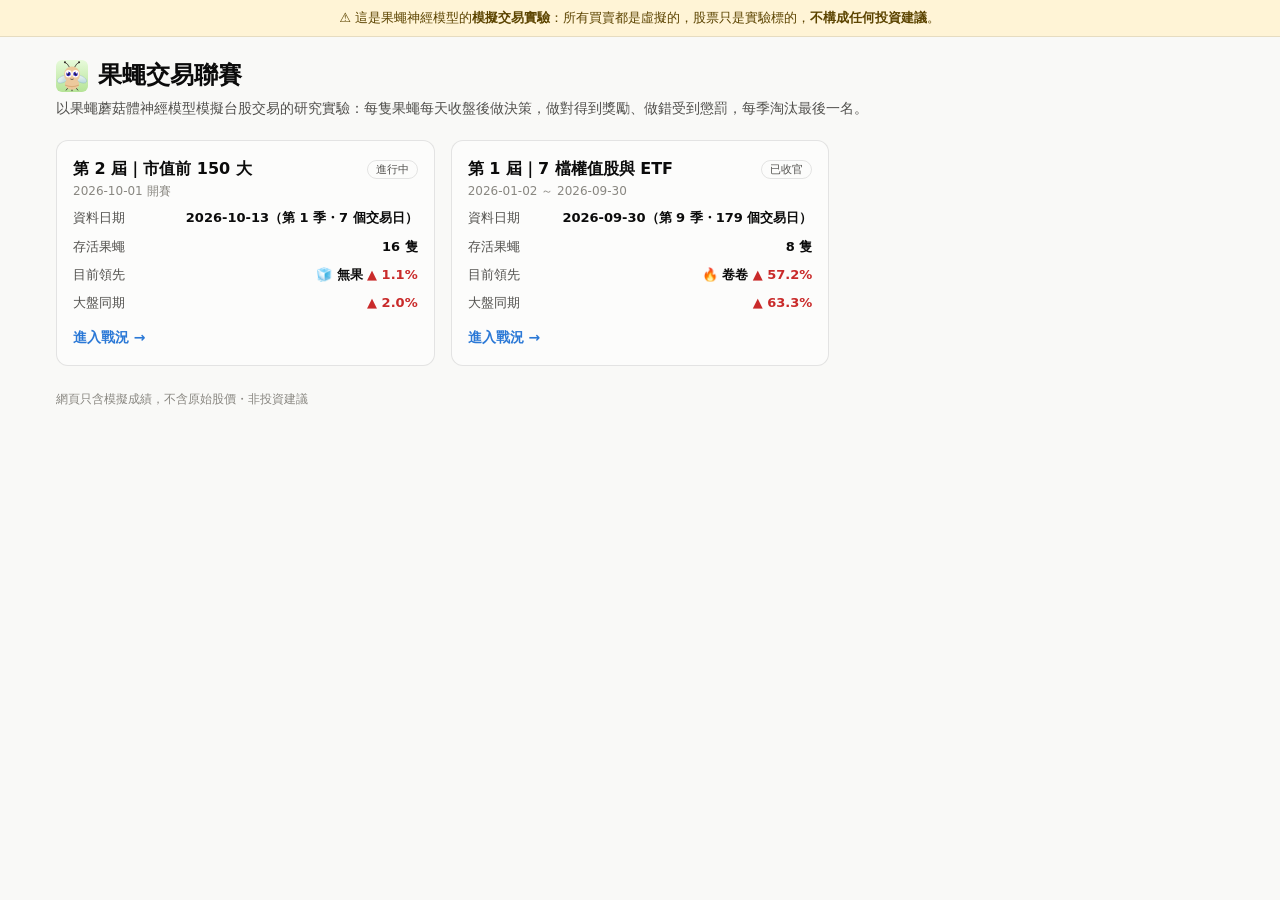
==== docs/index.html @ ce4cfe1a "daily update" ====
<!doctype html><html lang="zh-Hant"><head><meta charset="utf-8"><meta name="viewport" content="width=device-width,initial-scale=1"><title>果蠅交易聯賽</title><style>:root {
  color-scheme: light;
  --page: #f9f9f7; --surface: #fcfcfb; --ink: #0b0b0b; --ink-2: #52514e; --muted: #898781;
  --grid: #e1e0d9; --axis: #c3c2b7; --border: rgba(11, 11, 11, .10); --context: #d9d8d1;
  --s1: #2a78d6; --s2: #eb6834; --s3: #1baf7a;
  --up: #c92a2a; --down: #006300; --track: #cde2fb; --fill: #2a78d6;
  --buy: #d03b3b; --sell: #0ca30c; --mid: #f0efec; --wash: rgba(42, 120, 214, .08);
  --warn-bg: #fff4d6; --warn-ink: #5c4400;
}
@media (prefers-color-scheme: dark) {
  :root:where(:not([data-theme="light"])) {
    color-scheme: dark;
    --page: #0d0d0d; --surface: #1a1a19; --ink: #ffffff; --ink-2: #c3c2b7; --muted: #898781;
    --grid: #2c2c2a; --axis: #383835; --border: rgba(255, 255, 255, .10); --context: #3a3a37;
    --s1: #3987e5; --s2: #d95926; --s3: #199e70;
    --up: #ff8787; --down: #0ca30c; --track: #104281; --fill: #3987e5;
    --mid: #383835; --wash: rgba(57, 135, 229, .14); --warn-bg: #3a2f10; --warn-ink: #ffe08a;
  }
}
:root[data-theme="dark"] {
  color-scheme: dark;
  --page: #0d0d0d; --surface: #1a1a19; --ink: #ffffff; --ink-2: #c3c2b7; --muted: #898781;
  --grid: #2c2c2a; --axis: #383835; --border: rgba(255, 255, 255, .10); --context: #3a3a37;
  --s1: #3987e5; --s2: #d95926; --s3: #199e70;
  --up: #ff8787; --down: #0ca30c; --track: #104281; --fill: #3987e5;
  --mid: #383835; --wash: rgba(57, 135, 229, .14); --warn-bg: #3a2f10; --warn-ink: #ffe08a;
}

* { box-sizing: border-box; }
[hidden] { display: none !important; }
body {
  margin: 0; background: var(--page); color: var(--ink);
  font: 14px/1.55 system-ui, -apple-system, "Segoe UI", "Microsoft JhengHei", "PingFang TC", sans-serif;
}
main { max-width: 1200px; margin: 0 auto; padding-inline: 16px; padding-block: 20px 64px; }
h1 { font-size: 24px; margin: 0; }
.brand { display: flex; align-items: center; gap: 10px; }
.back { display: inline-block; margin-bottom: 4px; color: var(--ink-2); text-decoration: none; }
.back:hover { text-decoration: underline; }
h2 { font-size: 16px; margin: 0 0 12px; }
section { margin-top: 20px; }
.small { font-size: 12px; font-weight: 400; }
.muted { color: var(--muted); }
.ink2 { color: var(--ink-2); }
.up { color: var(--up); }
.down { color: var(--down); }
.num { font-variant-numeric: tabular-nums; }

.disclaimer {
  position: sticky; top: 0; z-index: 5; background: var(--warn-bg); color: var(--warn-ink);
  padding-inline: 16px; padding-block: 8px; text-align: center; font-size: 13px;
  border-bottom: 1px solid var(--border);
}
.top { display: flex; justify-content: space-between; align-items: flex-start; gap: 12px; }
.sub { margin: 4px 0 0; color: var(--ink-2); }
button, input { font: inherit; color: inherit; }
.ghost { background: none; border: 1px solid var(--border); border-radius: 8px; padding: 4px 10px; cursor: pointer; }

.card { background: var(--surface); border: 1px solid var(--border); border-radius: 12px; padding: 16px; min-width: 0; }
.card-head { display: flex; justify-content: space-between; align-items: baseline; flex-wrap: wrap; gap: 8px; }
.split { display: grid; grid-template-columns: minmax(0, 2fr) minmax(0, 1fr); gap: 16px; }
.split.even { grid-template-columns: minmax(0, 1fr) minmax(0, 1fr); }
@media (max-width: 900px) { .split, .split.even { grid-template-columns: minmax(0, 1fr); } }
.scroll { overflow-x: auto; }

.kpis { display: grid; grid-template-columns: repeat(auto-fit, minmax(160px, 1fr)); gap: 12px; }
.kpi { background: var(--surface); border: 1px solid var(--border); border-radius: 12px; padding: 12px 14px; }
.kpi .label { color: var(--ink-2); font-size: 12px; }
.kpi .value { font-size: 22px; font-weight: 600; margin-top: 2px; }
.kpi .hint { color: var(--muted); font-size: 12px; }
.kpi.hero .value { display: flex; align-items: center; gap: 8px; }

.filters { display: flex; flex-wrap: wrap; gap: 8px; align-items: center; margin-top: 20px; }
.seg { display: inline-flex; border: 1px solid var(--border); border-radius: 8px; overflow: hidden; }
.seg button { background: var(--surface); border: 0; padding: 6px 12px; cursor: pointer; }
.seg button + button { border-left: 1px solid var(--border); }
.seg button[aria-pressed="true"] { background: var(--wash); font-weight: 600; }
#search { flex: 1 1 200px; min-width: 0; max-width: 320px; background: var(--surface); border: 1px solid var(--border); border-radius: 8px; padding: 6px 10px; }

.legend { display: flex; flex-wrap: wrap; gap: 12px; font-size: 12px; color: var(--ink-2); }
.legend span { display: inline-flex; align-items: center; gap: 6px; }
.key { display: inline-block; width: 16px; height: 2px; border-radius: 1px; }
.chart { position: relative; }
.chart svg { display: block; width: 100%; height: auto; touch-action: pan-y; }
.chart text { fill: var(--muted); font-size: 11px; font-variant-numeric: tabular-nums; }
.chart .gridline { stroke: var(--grid); stroke-width: 1; }
.chart .zero { stroke: var(--axis); stroke-width: 1; }
.chart .ctx { fill: none; stroke: var(--context); stroke-width: 1; }
.chart .series { fill: none; stroke-width: 2; stroke-linejoin: round; stroke-linecap: round; }
.chart .cross { stroke: var(--axis); stroke-width: 1; }
.chart .dot { stroke: var(--surface); stroke-width: 2; }
details { margin-top: 10px; }
summary { cursor: pointer; color: var(--ink-2); font-size: 13px; }

.tip {
  position: fixed; z-index: 10; pointer-events: none; background: var(--surface); color: var(--ink);
  border: 1px solid var(--border); border-radius: 8px; padding: 8px 10px; font-size: 12px;
  box-shadow: 0 4px 16px rgba(0, 0, 0, .12); max-width: 260px;
}
.tip .row { display: flex; align-items: center; gap: 8px; justify-content: space-between; }
.tip .row b { font-variant-numeric: tabular-nums; }
.tip .name { color: var(--ink-2); display: inline-flex; align-items: center; gap: 6px; }

table { border-collapse: collapse; width: 100%; font-size: 13px; }
th, td { padding: 8px; border-bottom: 1px solid var(--grid); text-align: right; white-space: nowrap; font-variant-numeric: tabular-nums; }
th { color: var(--ink-2); font-weight: 600; font-size: 12px; }
th.l, td.l { text-align: left; }
.board tbody tr { cursor: pointer; }
.board tbody tr:hover, .board tbody tr:focus-visible { background: var(--wash); outline: none; }
.board tr.selected { background: var(--wash); }
.board tr.out td { color: var(--muted); }
.who { display: flex; align-items: center; gap: 8px; }
.who small { color: var(--muted); }

.av { width: 32px; height: 32px; image-rendering: pixelated; border-radius: 6px; background: var(--page); flex: none; }
.av.lg { width: 72px; height: 72px; }
.av.xl { width: 96px; height: 96px; }
.tag { display: inline-block; font-size: 11px; border: 1px solid var(--border); border-radius: 999px; padding: 0 8px; color: var(--ink-2); }
.tag.out { color: var(--muted); }
.chip { display: inline-block; border: 1px solid var(--border); border-radius: 6px; padding: 1px 8px; margin: 2px 4px 2px 0; font-size: 12px; }
.chip.BUY::before { content: "▲ "; color: var(--buy); }
.chip.SELL::before { content: "▼ "; color: var(--sell); }

/* 角色卡：沿用卡片產生器的版型（正方形、上方編號、圖片框、名牌） */
.cards { display: grid; grid-template-columns: repeat(auto-fill, minmax(200px, 1fr)); gap: 18px; }
.fly {
  --up: #c92a2a; --down: #0b7a3b;
  background-image: linear-gradient(170deg, var(--from, #eee), var(--to, #ccc));
  border: 0; border-radius: 26px; padding: 14px; cursor: pointer; text-align: left; color: #1d1b19;
  display: flex; flex-direction: column; gap: 10px; box-shadow: 0 10px 24px rgba(29, 27, 25, .12);
  transition: transform .12s ease, box-shadow .12s ease;
}
.fly:hover, .fly:focus-visible { transform: translateY(-2px); outline: none; box-shadow: 0 14px 30px rgba(29, 27, 25, .2); }
.fly.selected { box-shadow: 0 0 0 3px var(--s1), 0 12px 26px rgba(29, 27, 25, .2); }
.fly.out { filter: grayscale(.5); opacity: .72; }
.card-top { display: flex; justify-content: space-between; align-items: center; gap: 6px; font-size: 11px;
  letter-spacing: .08em; color: rgba(29, 27, 25, .82); text-shadow: 0 1px 2px rgba(255, 255, 255, .6); font-variant-numeric: tabular-nums; }
/* 圖框：多層背景，稀有度越高層數越多（普卡 2 層、閃卡 3、金卡 4、彩虹卡 5） */
.card-art {
  --wash: radial-gradient(circle at 50% 34%, rgba(255, 255, 255, .92), rgba(255, 255, 255, .42) 58%, rgba(255, 255, 255, .12) 100%);
  --rays: repeating-conic-gradient(from 0deg at 50% 58%, rgba(255, 255, 255, .5) 0 5deg, rgba(255, 255, 255, 0) 5deg 13deg);
  --stars: radial-gradient(circle at 18% 22%, #fff 0 1.6px, transparent 2.2px),
    radial-gradient(circle at 80% 26%, #fff 0 1.3px, transparent 1.9px),
    radial-gradient(circle at 28% 78%, #fff 0 1.5px, transparent 2.1px),
    radial-gradient(circle at 74% 72%, #fff 0 1.2px, transparent 1.8px);
  --prism: conic-gradient(from calc(var(--angle, 0) * 1deg) at 50% 52%, rgba(255, 150, 200, .55), rgba(255, 220, 150, .55),
    rgba(180, 255, 220, .55), rgba(160, 210, 255, .55), rgba(210, 180, 255, .55), rgba(255, 150, 200, .55));
  border-radius: 18px; overflow: hidden; aspect-ratio: 1 / 1;
  background-color: rgba(255, 255, 255, .45); background-image: var(--wash);
}
.fly.holo .card-art { background-image: var(--rays), var(--wash); }
.fly.gold .card-art { background-image: var(--stars), var(--rays), var(--wash); }
.fly.rainbow .card-art { background-image: var(--stars), var(--rays), var(--prism), var(--wash); }
/* 角色圖邊緣柔化，方形底色融進卡面，後面的層次才看得到 */
.card-art img {
  width: 100%; height: 100%; object-fit: cover; display: block; position: relative; z-index: 2;
  -webkit-mask-image: radial-gradient(circle at 50% 46%, #000 54%, rgba(0, 0, 0, .55) 70%, transparent 84%);
  mask-image: radial-gradient(circle at 50% 46%, #000 54%, rgba(0, 0, 0, .55) 70%, transparent 84%);
}
/* 去背圖：不需要柔化，直接站在多層背景上，只加投影 */
.card-art img.cut {
  -webkit-mask-image: none; mask-image: none;
  object-fit: contain; padding: 6% 6% 4%;
  filter: drop-shadow(0 8px 10px rgba(29, 27, 25, .28));
}
/* 名牌：漸層、內光，稀有卡再加一道流動反光 */
.card-name {
  position: relative; overflow: hidden; border-radius: 999px; color: #fff; text-align: center;
  padding: 8px 6px; font-size: 19px; font-weight: 800; letter-spacing: .04em;
  background-color: var(--pill, #666);
  background-image: linear-gradient(180deg, rgba(255, 255, 255, .3), rgba(0, 0, 0, .14));
  box-shadow: inset 0 1px 0 rgba(255, 255, 255, .55), 0 2px 6px rgba(29, 27, 25, .18);
  text-shadow: 0 1px 2px rgba(0, 0, 0, .28);
}
.fly.holo .card-name::after, .fly.gold .card-name::after, .fly.rainbow .card-name::after {
  content: ""; position: absolute; inset: 0;
  background: linear-gradient(115deg, transparent 18%, rgba(255, 255, 255, .55) 42%, rgba(255, 255, 255, .15) 58%, transparent 78%);
  background-size: 260% 100%; background-position: var(--mx, 50%) 0;
}
.card-foot { display: flex; justify-content: space-between; align-items: center; gap: 8px; font-size: 12px; color: rgba(29, 27, 25, .74); }
.card-stats { display: grid; grid-template-columns: repeat(3, 1fr); gap: 4px; text-align: center; font-variant-numeric: tabular-nums; }
.card-stats div { background: rgba(255, 255, 255, .55); border-radius: 10px; padding: 4px 2px; }
.card-stats b { display: block; font-size: 13px; color: #1d1b19; }
.card-stats span { font-size: 10px; color: rgba(29, 27, 25, .6); }
.card-badges { display: flex; flex-wrap: wrap; gap: 4px; }
.card-badges span { background: rgba(255, 255, 255, .8); border-radius: 999px; padding: 1px 7px; font-size: 10.5px; color: #1d1b19; }

/* 全息卡效果（自製，不使用第三方素材）
   彩光只在卡面底層（邊框與間隙）流動，角色圖上僅疊一層柔和白色反光，不改變原圖顏色。 */
.fly { position: relative; overflow: hidden; }
.fly > * { position: relative; z-index: 2; }
.fly::before, .fly::after { content: ""; position: absolute; inset: 0; border-radius: inherit; pointer-events: none; z-index: 1; opacity: 0; transition: opacity .25s ease; }
/* 光暈：範圍大、邊緣柔和，不要集中成一個亮點 */
.fly::before {
  background: radial-gradient(circle at var(--mx, 50%) var(--my, 50%),
    rgba(255, 255, 255, .42) 0%, rgba(255, 255, 255, .22) 30%, rgba(255, 255, 255, .08) 55%, transparent 82%);
}
.fly:hover::before, .fly:focus-visible::before { opacity: 1; }
.fly.holo::after, .fly.gold::after, .fly.rainbow::after { opacity: .8; }
/* 彩光：平滑漸層，不用條紋 */
.fly.holo::after {
  background: linear-gradient(118deg, #ffa8d8 0%, #ffd9a0 22%, #fff5b0 40%, #a8f5d8 58%, #9fd8ff 76%, #cbb8ff 100%);
  background-size: 300% 300%; background-position: var(--mx, 50%) var(--my, 50%);
  filter: blur(8px); transform: scale(1.06);
}
.fly.gold::after {
  background:
    radial-gradient(circle at 25% 35%, rgba(255, 255, 255, .85) 0 1px, transparent 2.2px),
    linear-gradient(118deg, #f6cf62 0%, #ffe9a8 24%, #fffbe8 44%, #c9992a 70%, #ffdf8e 100%);
  background-size: 38px 38px, 300% 300%;
  background-position: var(--mx, 50%) var(--my, 50%);
  filter: blur(4px) saturate(1.15); transform: scale(1.04);
}
.fly.rainbow::after {
  background: conic-gradient(from calc(var(--angle, 0) * 1deg),
    #ffb3d1, #ffd9a8, #fff3b0, #b5f2d2, #a8dcff, #cdbcff, #ffb3d1);
  filter: blur(12px); transform: scale(1.12);
}
/* 角色圖：只加反光，不染色 */
.card-art { position: relative; z-index: 3; }
.card-art::after {
  content: ""; position: absolute; inset: 0; pointer-events: none; opacity: 0; transition: opacity .25s ease;
  background: radial-gradient(circle at var(--mx, 50%) var(--my, 50%),
    rgba(255, 255, 255, .3) 0%, rgba(255, 255, 255, .14) 35%, transparent 78%);
  mix-blend-mode: screen;
}
.fly:hover .card-art::after { opacity: 1; }
.fly.holo .card-art::after, .fly.gold .card-art::after, .fly.rainbow .card-art::after { opacity: .45; }
.tier { font-size: 10.5px; letter-spacing: .06em; }
@media (prefers-reduced-motion: reduce) { .fly { transition: none; } }

.traits { display: grid; grid-template-columns: 4em minmax(0, 1fr); gap: 4px 8px; align-items: center; font-size: 12px; color: var(--ink-2); }
.meter { height: 6px; border-radius: 3px; background: var(--track); overflow: hidden; }
.meter i { display: block; height: 100%; background: var(--fill); border-radius: 3px; }
.lean { position: relative; height: 6px; border-radius: 3px; background: var(--mid); }
.lean i { position: absolute; top: 0; height: 100%; border-radius: 3px; }
.lean::after { content: ""; position: absolute; left: 50%; top: -2px; width: 1px; height: 10px; background: var(--axis); }

#detail .hero { display: flex; gap: 14px; align-items: center; }
#detail h3 { margin: 0; font-size: 18px; }
#detail .section { margin-top: 14px; }
#detail .section h4 { margin: 0 0 6px; font-size: 12px; color: var(--ink-2); font-weight: 600; }
#detail .grid { display: grid; grid-template-columns: 1fr 1fr; gap: 6px 12px; font-size: 13px; }
#detail .grid span { color: var(--ink-2); }
#detail table td, #detail table th { padding: 4px 6px; }

.tree ul { list-style: none; margin: 0; padding-left: 18px; border-left: 1px solid var(--grid); }
.tree > ul { padding-left: 0; border-left: 0; }
.tree li { margin: 6px 0; }
.tree .node { display: inline-flex; align-items: center; gap: 6px; background: none; border: 0; padding: 2px 4px; cursor: pointer; border-radius: 6px; }
.tree .node:hover { background: var(--wash); }
.tree .node .av { width: 20px; height: 20px; }
.tree .ghostnode { color: var(--muted); font-size: 12px; }

.timeline { list-style: none; margin: 0; padding: 0; }
.timeline li { display: flex; gap: 10px; align-items: center; padding: 6px 0; border-bottom: 1px solid var(--grid); }
.timeline .when { color: var(--muted); font-size: 12px; min-width: 7.5em; }
.about p { color: var(--ink-2); margin: 6px 0; }
footer { margin-top: 24px; }

.seasons { display: grid; grid-template-columns: repeat(auto-fill, minmax(300px, 1fr)); gap: 16px; margin-top: 20px; }
.season .head { display: flex; justify-content: space-between; align-items: center; gap: 8px; }
.season h2 { margin: 0; }
.season .stat { display: flex; justify-content: space-between; gap: 8px; margin-top: 8px; font-size: 13px; }
.enter { display: inline-block; margin-top: 14px; color: var(--s1); font-weight: 600; text-decoration: none; }
.enter:hover { text-decoration: underline; }
</style></head><body><div class="disclaimer" role="note">⚠️ 這是果蠅神經模型的<strong>模擬交易實驗</strong>：所有買賣都是虛擬的，股票只是實驗標的，<strong>不構成任何投資建議</strong>。</div><main><header class="top"><div><h1 class="brand"><img class="av" src="logo.svg" alt=""><span>果蠅交易聯賽</span></h1><p class="sub">以果蠅蘑菇體神經模型模擬台股交易的研究實驗：每隻果蠅每天收盤後做決策，做對得到獎勵、做錯受到懲罰，每季淘汰最後一名。</p></div></header><section class='seasons'><article class='card season'><div class='head'><h2>第 2 屆｜市值前 150 大</h2><span class='tag'>進行中</span></div><div class='muted small'>2026-10-01 開賽</div><div class='stat'><span class='ink2'>資料日期</span><b>2026-10-13（第 1 季・7 個交易日）</b></div><div class='stat'><span class='ink2'>存活果蠅</span><b>16 隻</b></div><div class='stat'><span class='ink2'>目前領先</span><b>🧊 無果 <span class='up'>▲ 1.1%</span></b></div><div class='stat'><span class='ink2'>大盤同期</span><b><span class='up'>▲ 2.0%</span></b></div><a class='enter' href='season2-top150/'>進入戰況 →</a></article><article class='card season'><div class='head'><h2>第 1 屆｜7 檔權值股與 ETF</h2><span class='tag'>已收官</span></div><div class='muted small'>2026-01-02 ～ 2026-09-30</div><div class='stat'><span class='ink2'>資料日期</span><b>2026-09-30（第 9 季・179 個交易日）</b></div><div class='stat'><span class='ink2'>存活果蠅</span><b>8 隻</b></div><div class='stat'><span class='ink2'>目前領先</span><b>🔥 卷卷 <span class='up'>▲ 57.2%</span></b></div><div class='stat'><span class='ink2'>大盤同期</span><b><span class='up'>▲ 63.3%</span></b></div><a class='enter' href='survivors-2026/'>進入戰況 →</a></article></section><footer class="muted small">網頁只含模擬成績，不含原始股價・非投資建議</footer></main></body></html>
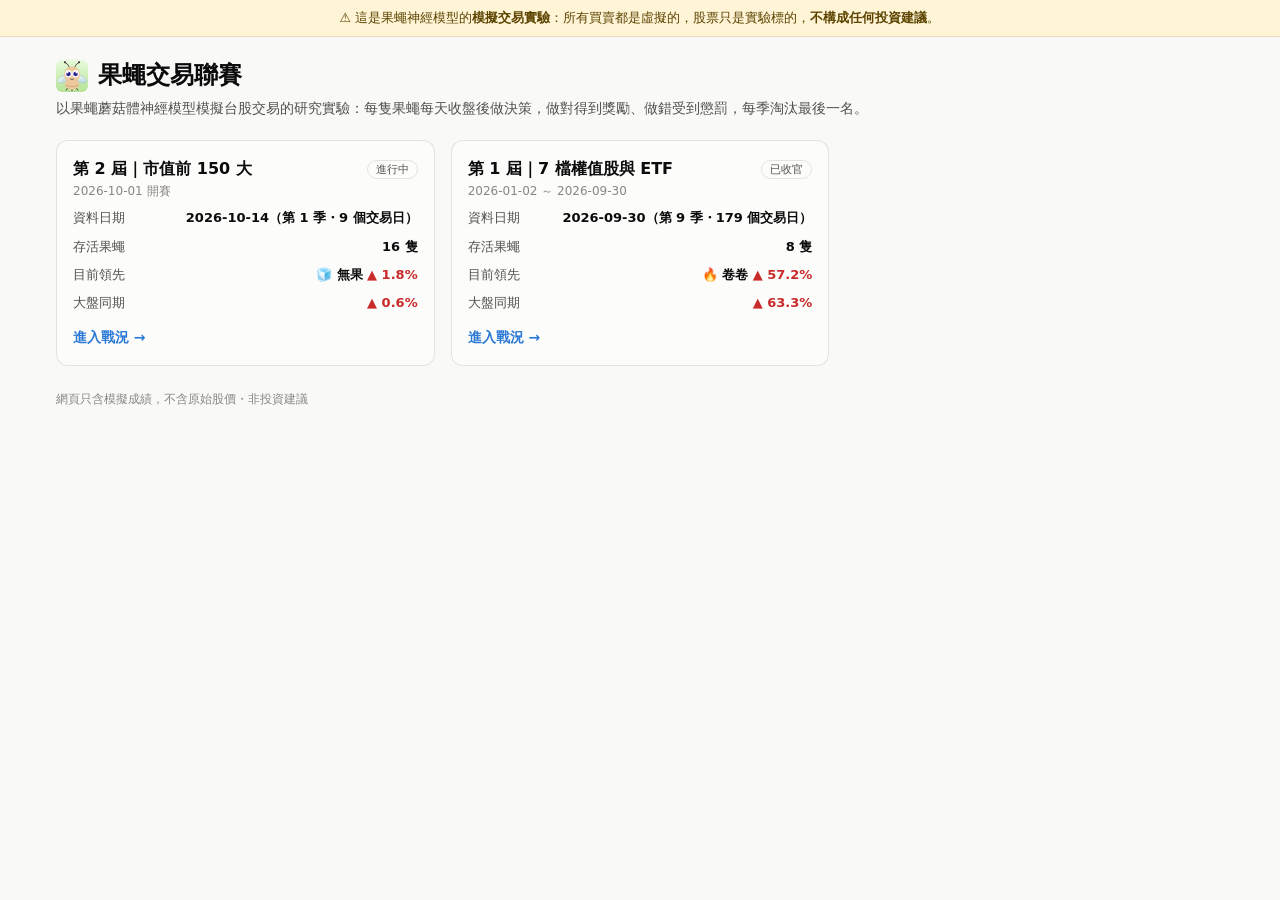
==== commit 8c80a1ef: "daily update" ====
--- a/docs/index.html
+++ b/docs/index.html
@@ -264,4 +264,4 @@
 .season .stat { display: flex; justify-content: space-between; gap: 8px; margin-top: 8px; font-size: 13px; }
 .enter { display: inline-block; margin-top: 14px; color: var(--s1); font-weight: 600; text-decoration: none; }
 .enter:hover { text-decoration: underline; }
-</style></head><body><div class="disclaimer" role="note">⚠️ 這是果蠅神經模型的<strong>模擬交易實驗</strong>：所有買賣都是虛擬的，股票只是實驗標的，<strong>不構成任何投資建議</strong>。</div><main><header class="top"><div><h1 class="brand"><img class="av" src="logo.svg" alt=""><span>果蠅交易聯賽</span></h1><p class="sub">以果蠅蘑菇體神經模型模擬台股交易的研究實驗：每隻果蠅每天收盤後做決策，做對得到獎勵、做錯受到懲罰，每季淘汰最後一名。</p></div></header><section class='seasons'><article class='card season'><div class='head'><h2>第 2 屆｜市值前 150 大</h2><span class='tag'>進行中</span></div><div class='muted small'>2026-10-01 開賽</div><div class='stat'><span class='ink2'>資料日期</span><b>2026-10-13（第 1 季・7 個交易日）</b></div><div class='stat'><span class='ink2'>存活果蠅</span><b>16 隻</b></div><div class='stat'><span class='ink2'>目前領先</span><b>🧊 無果 <span class='up'>▲ 1.1%</span></b></div><div class='stat'><span class='ink2'>大盤同期</span><b><span class='up'>▲ 2.0%</span></b></div><a class='enter' href='season2-top150/'>進入戰況 →</a></article><article class='card season'><div class='head'><h2>第 1 屆｜7 檔權值股與 ETF</h2><span class='tag'>已收官</span></div><div class='muted small'>2026-01-02 ～ 2026-09-30</div><div class='stat'><span class='ink2'>資料日期</span><b>2026-09-30（第 9 季・179 個交易日）</b></div><div class='stat'><span class='ink2'>存活果蠅</span><b>8 隻</b></div><div class='stat'><span class='ink2'>目前領先</span><b>🔥 卷卷 <span class='up'>▲ 57.2%</span></b></div><div class='stat'><span class='ink2'>大盤同期</span><b><span class='up'>▲ 63.3%</span></b></div><a class='enter' href='survivors-2026/'>進入戰況 →</a></article></section><footer class="muted small">網頁只含模擬成績，不含原始股價・非投資建議</footer></main></body></html>+</style></head><body><div class="disclaimer" role="note">⚠️ 這是果蠅神經模型的<strong>模擬交易實驗</strong>：所有買賣都是虛擬的，股票只是實驗標的，<strong>不構成任何投資建議</strong>。</div><main><header class="top"><div><h1 class="brand"><img class="av" src="logo.svg" alt=""><span>果蠅交易聯賽</span></h1><p class="sub">以果蠅蘑菇體神經模型模擬台股交易的研究實驗：每隻果蠅每天收盤後做決策，做對得到獎勵、做錯受到懲罰，每季淘汰最後一名。</p></div></header><section class='seasons'><article class='card season'><div class='head'><h2>第 2 屆｜市值前 150 大</h2><span class='tag'>進行中</span></div><div class='muted small'>2026-10-01 開賽</div><div class='stat'><span class='ink2'>資料日期</span><b>2026-10-14（第 1 季・9 個交易日）</b></div><div class='stat'><span class='ink2'>存活果蠅</span><b>16 隻</b></div><div class='stat'><span class='ink2'>目前領先</span><b>🧊 無果 <span class='up'>▲ 1.8%</span></b></div><div class='stat'><span class='ink2'>大盤同期</span><b><span class='up'>▲ 0.6%</span></b></div><a class='enter' href='season2-top150/'>進入戰況 →</a></article><article class='card season'><div class='head'><h2>第 1 屆｜7 檔權值股與 ETF</h2><span class='tag'>已收官</span></div><div class='muted small'>2026-01-02 ～ 2026-09-30</div><div class='stat'><span class='ink2'>資料日期</span><b>2026-09-30（第 9 季・179 個交易日）</b></div><div class='stat'><span class='ink2'>存活果蠅</span><b>8 隻</b></div><div class='stat'><span class='ink2'>目前領先</span><b>🔥 卷卷 <span class='up'>▲ 57.2%</span></b></div><div class='stat'><span class='ink2'>大盤同期</span><b><span class='up'>▲ 63.3%</span></b></div><a class='enter' href='survivors-2026/'>進入戰況 →</a></article></section><footer class="muted small">網頁只含模擬成績，不含原始股價・非投資建議</footer></main></body></html>
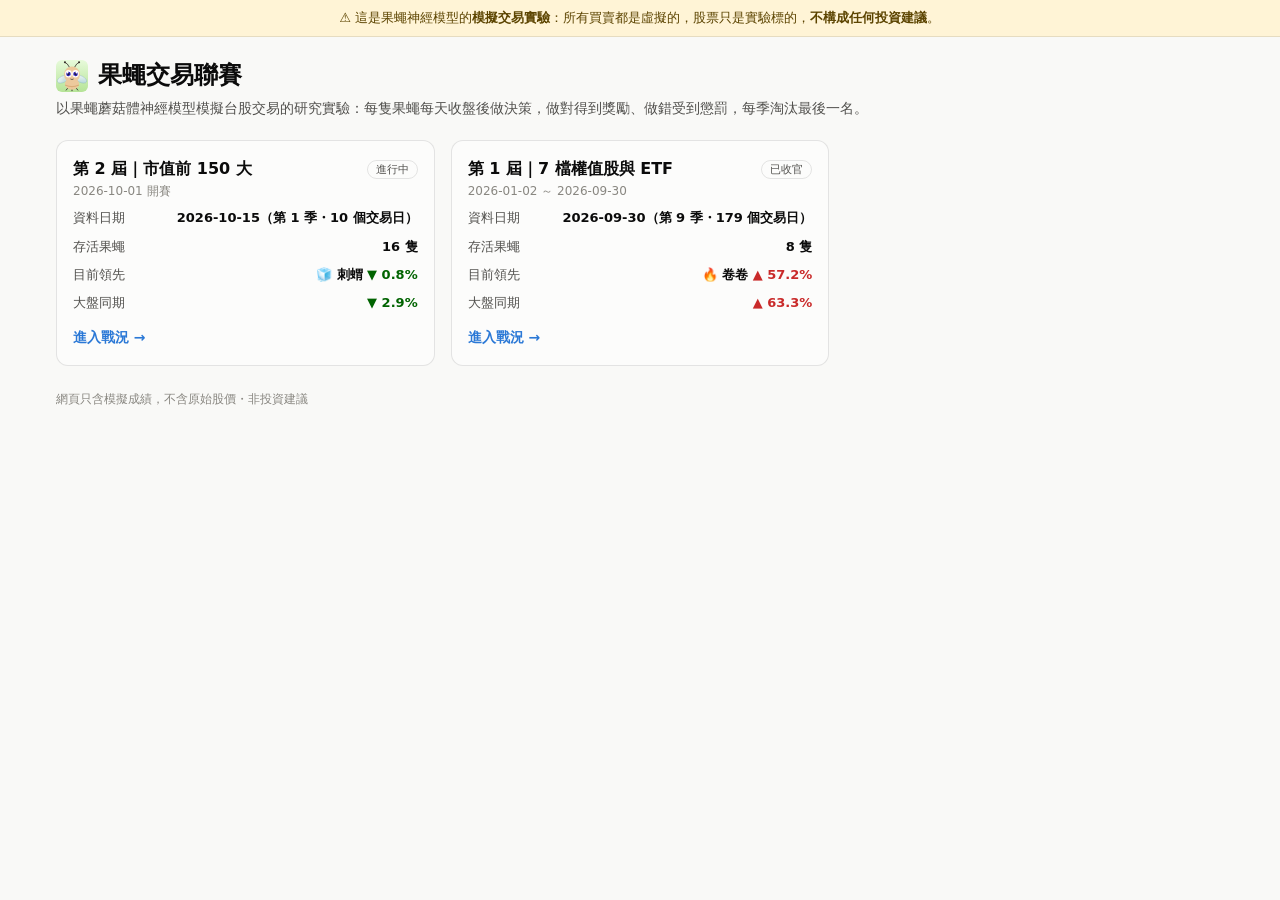
==== commit 16e3d7c9: "daily update" ====
--- a/docs/index.html
+++ b/docs/index.html
@@ -264,4 +264,4 @@
 .season .stat { display: flex; justify-content: space-between; gap: 8px; margin-top: 8px; font-size: 13px; }
 .enter { display: inline-block; margin-top: 14px; color: var(--s1); font-weight: 600; text-decoration: none; }
 .enter:hover { text-decoration: underline; }
-</style></head><body><div class="disclaimer" role="note">⚠️ 這是果蠅神經模型的<strong>模擬交易實驗</strong>：所有買賣都是虛擬的，股票只是實驗標的，<strong>不構成任何投資建議</strong>。</div><main><header class="top"><div><h1 class="brand"><img class="av" src="logo.svg" alt=""><span>果蠅交易聯賽</span></h1><p class="sub">以果蠅蘑菇體神經模型模擬台股交易的研究實驗：每隻果蠅每天收盤後做決策，做對得到獎勵、做錯受到懲罰，每季淘汰最後一名。</p></div></header><section class='seasons'><article class='card season'><div class='head'><h2>第 2 屆｜市值前 150 大</h2><span class='tag'>進行中</span></div><div class='muted small'>2026-10-01 開賽</div><div class='stat'><span class='ink2'>資料日期</span><b>2026-10-14（第 1 季・9 個交易日）</b></div><div class='stat'><span class='ink2'>存活果蠅</span><b>16 隻</b></div><div class='stat'><span class='ink2'>目前領先</span><b>🧊 無果 <span class='up'>▲ 1.8%</span></b></div><div class='stat'><span class='ink2'>大盤同期</span><b><span class='up'>▲ 0.6%</span></b></div><a class='enter' href='season2-top150/'>進入戰況 →</a></article><article class='card season'><div class='head'><h2>第 1 屆｜7 檔權值股與 ETF</h2><span class='tag'>已收官</span></div><div class='muted small'>2026-01-02 ～ 2026-09-30</div><div class='stat'><span class='ink2'>資料日期</span><b>2026-09-30（第 9 季・179 個交易日）</b></div><div class='stat'><span class='ink2'>存活果蠅</span><b>8 隻</b></div><div class='stat'><span class='ink2'>目前領先</span><b>🔥 卷卷 <span class='up'>▲ 57.2%</span></b></div><div class='stat'><span class='ink2'>大盤同期</span><b><span class='up'>▲ 63.3%</span></b></div><a class='enter' href='survivors-2026/'>進入戰況 →</a></article></section><footer class="muted small">網頁只含模擬成績，不含原始股價・非投資建議</footer></main></body></html>+</style></head><body><div class="disclaimer" role="note">⚠️ 這是果蠅神經模型的<strong>模擬交易實驗</strong>：所有買賣都是虛擬的，股票只是實驗標的，<strong>不構成任何投資建議</strong>。</div><main><header class="top"><div><h1 class="brand"><img class="av" src="logo.svg" alt=""><span>果蠅交易聯賽</span></h1><p class="sub">以果蠅蘑菇體神經模型模擬台股交易的研究實驗：每隻果蠅每天收盤後做決策，做對得到獎勵、做錯受到懲罰，每季淘汰最後一名。</p></div></header><section class='seasons'><article class='card season'><div class='head'><h2>第 2 屆｜市值前 150 大</h2><span class='tag'>進行中</span></div><div class='muted small'>2026-10-01 開賽</div><div class='stat'><span class='ink2'>資料日期</span><b>2026-10-15（第 1 季・10 個交易日）</b></div><div class='stat'><span class='ink2'>存活果蠅</span><b>16 隻</b></div><div class='stat'><span class='ink2'>目前領先</span><b>🧊 刺蝟 <span class='down'>▼ 0.8%</span></b></div><div class='stat'><span class='ink2'>大盤同期</span><b><span class='down'>▼ 2.9%</span></b></div><a class='enter' href='season2-top150/'>進入戰況 →</a></article><article class='card season'><div class='head'><h2>第 1 屆｜7 檔權值股與 ETF</h2><span class='tag'>已收官</span></div><div class='muted small'>2026-01-02 ～ 2026-09-30</div><div class='stat'><span class='ink2'>資料日期</span><b>2026-09-30（第 9 季・179 個交易日）</b></div><div class='stat'><span class='ink2'>存活果蠅</span><b>8 隻</b></div><div class='stat'><span class='ink2'>目前領先</span><b>🔥 卷卷 <span class='up'>▲ 57.2%</span></b></div><div class='stat'><span class='ink2'>大盤同期</span><b><span class='up'>▲ 63.3%</span></b></div><a class='enter' href='survivors-2026/'>進入戰況 →</a></article></section><footer class="muted small">網頁只含模擬成績，不含原始股價・非投資建議</footer></main></body></html>
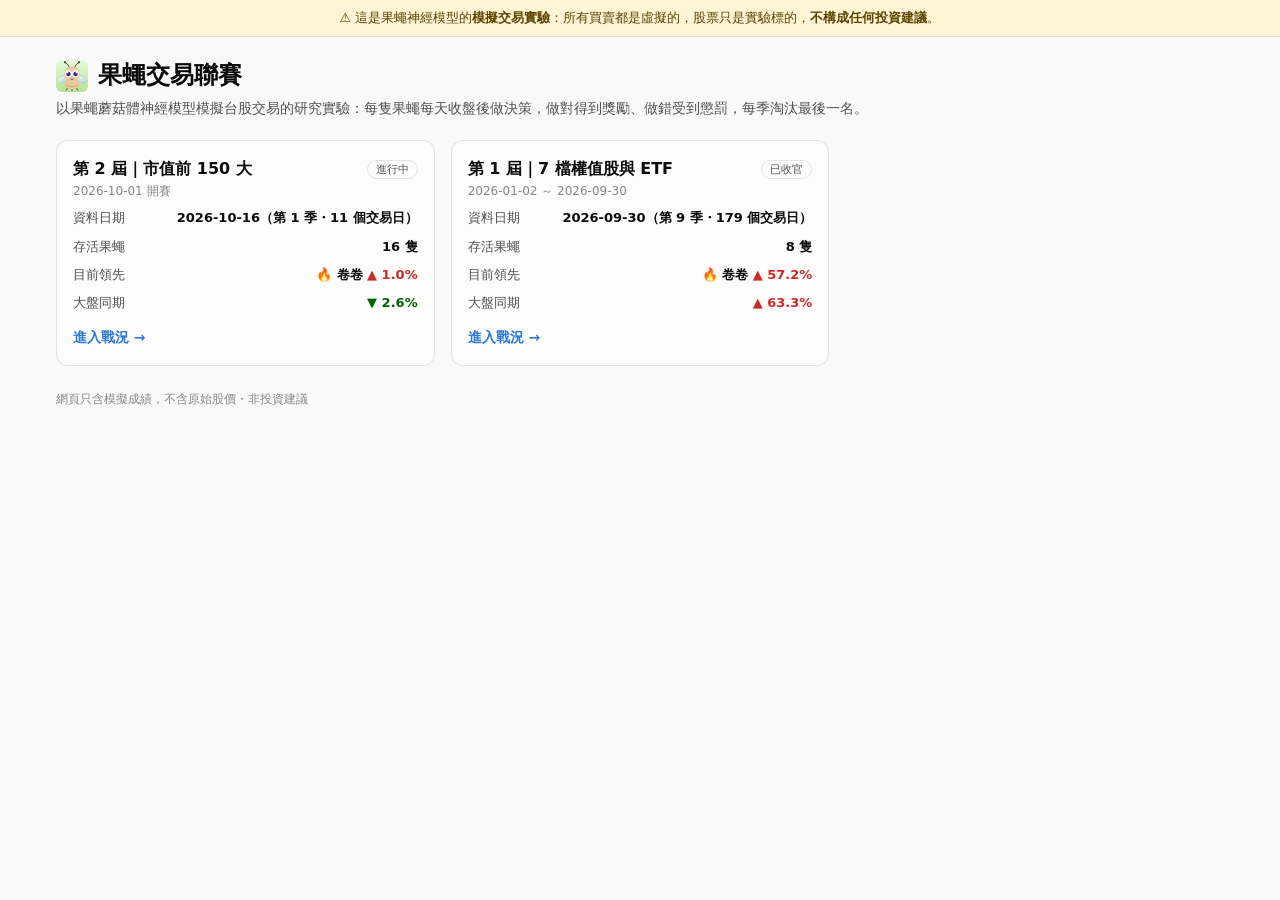
==== commit 6c0dc98a: "daily update" ====
--- a/docs/index.html
+++ b/docs/index.html
@@ -264,4 +264,4 @@
 .season .stat { display: flex; justify-content: space-between; gap: 8px; margin-top: 8px; font-size: 13px; }
 .enter { display: inline-block; margin-top: 14px; color: var(--s1); font-weight: 600; text-decoration: none; }
 .enter:hover { text-decoration: underline; }
-</style></head><body><div class="disclaimer" role="note">⚠️ 這是果蠅神經模型的<strong>模擬交易實驗</strong>：所有買賣都是虛擬的，股票只是實驗標的，<strong>不構成任何投資建議</strong>。</div><main><header class="top"><div><h1 class="brand"><img class="av" src="logo.svg" alt=""><span>果蠅交易聯賽</span></h1><p class="sub">以果蠅蘑菇體神經模型模擬台股交易的研究實驗：每隻果蠅每天收盤後做決策，做對得到獎勵、做錯受到懲罰，每季淘汰最後一名。</p></div></header><section class='seasons'><article class='card season'><div class='head'><h2>第 2 屆｜市值前 150 大</h2><span class='tag'>進行中</span></div><div class='muted small'>2026-10-01 開賽</div><div class='stat'><span class='ink2'>資料日期</span><b>2026-10-15（第 1 季・10 個交易日）</b></div><div class='stat'><span class='ink2'>存活果蠅</span><b>16 隻</b></div><div class='stat'><span class='ink2'>目前領先</span><b>🧊 刺蝟 <span class='down'>▼ 0.8%</span></b></div><div class='stat'><span class='ink2'>大盤同期</span><b><span class='down'>▼ 2.9%</span></b></div><a class='enter' href='season2-top150/'>進入戰況 →</a></article><article class='card season'><div class='head'><h2>第 1 屆｜7 檔權值股與 ETF</h2><span class='tag'>已收官</span></div><div class='muted small'>2026-01-02 ～ 2026-09-30</div><div class='stat'><span class='ink2'>資料日期</span><b>2026-09-30（第 9 季・179 個交易日）</b></div><div class='stat'><span class='ink2'>存活果蠅</span><b>8 隻</b></div><div class='stat'><span class='ink2'>目前領先</span><b>🔥 卷卷 <span class='up'>▲ 57.2%</span></b></div><div class='stat'><span class='ink2'>大盤同期</span><b><span class='up'>▲ 63.3%</span></b></div><a class='enter' href='survivors-2026/'>進入戰況 →</a></article></section><footer class="muted small">網頁只含模擬成績，不含原始股價・非投資建議</footer></main></body></html>+</style></head><body><div class="disclaimer" role="note">⚠️ 這是果蠅神經模型的<strong>模擬交易實驗</strong>：所有買賣都是虛擬的，股票只是實驗標的，<strong>不構成任何投資建議</strong>。</div><main><header class="top"><div><h1 class="brand"><img class="av" src="logo.svg" alt=""><span>果蠅交易聯賽</span></h1><p class="sub">以果蠅蘑菇體神經模型模擬台股交易的研究實驗：每隻果蠅每天收盤後做決策，做對得到獎勵、做錯受到懲罰，每季淘汰最後一名。</p></div></header><section class='seasons'><article class='card season'><div class='head'><h2>第 2 屆｜市值前 150 大</h2><span class='tag'>進行中</span></div><div class='muted small'>2026-10-01 開賽</div><div class='stat'><span class='ink2'>資料日期</span><b>2026-10-16（第 1 季・11 個交易日）</b></div><div class='stat'><span class='ink2'>存活果蠅</span><b>16 隻</b></div><div class='stat'><span class='ink2'>目前領先</span><b>🔥 卷卷 <span class='up'>▲ 1.0%</span></b></div><div class='stat'><span class='ink2'>大盤同期</span><b><span class='down'>▼ 2.6%</span></b></div><a class='enter' href='season2-top150/'>進入戰況 →</a></article><article class='card season'><div class='head'><h2>第 1 屆｜7 檔權值股與 ETF</h2><span class='tag'>已收官</span></div><div class='muted small'>2026-01-02 ～ 2026-09-30</div><div class='stat'><span class='ink2'>資料日期</span><b>2026-09-30（第 9 季・179 個交易日）</b></div><div class='stat'><span class='ink2'>存活果蠅</span><b>8 隻</b></div><div class='stat'><span class='ink2'>目前領先</span><b>🔥 卷卷 <span class='up'>▲ 57.2%</span></b></div><div class='stat'><span class='ink2'>大盤同期</span><b><span class='up'>▲ 63.3%</span></b></div><a class='enter' href='survivors-2026/'>進入戰況 →</a></article></section><footer class="muted small">網頁只含模擬成績，不含原始股價・非投資建議</footer></main></body></html>
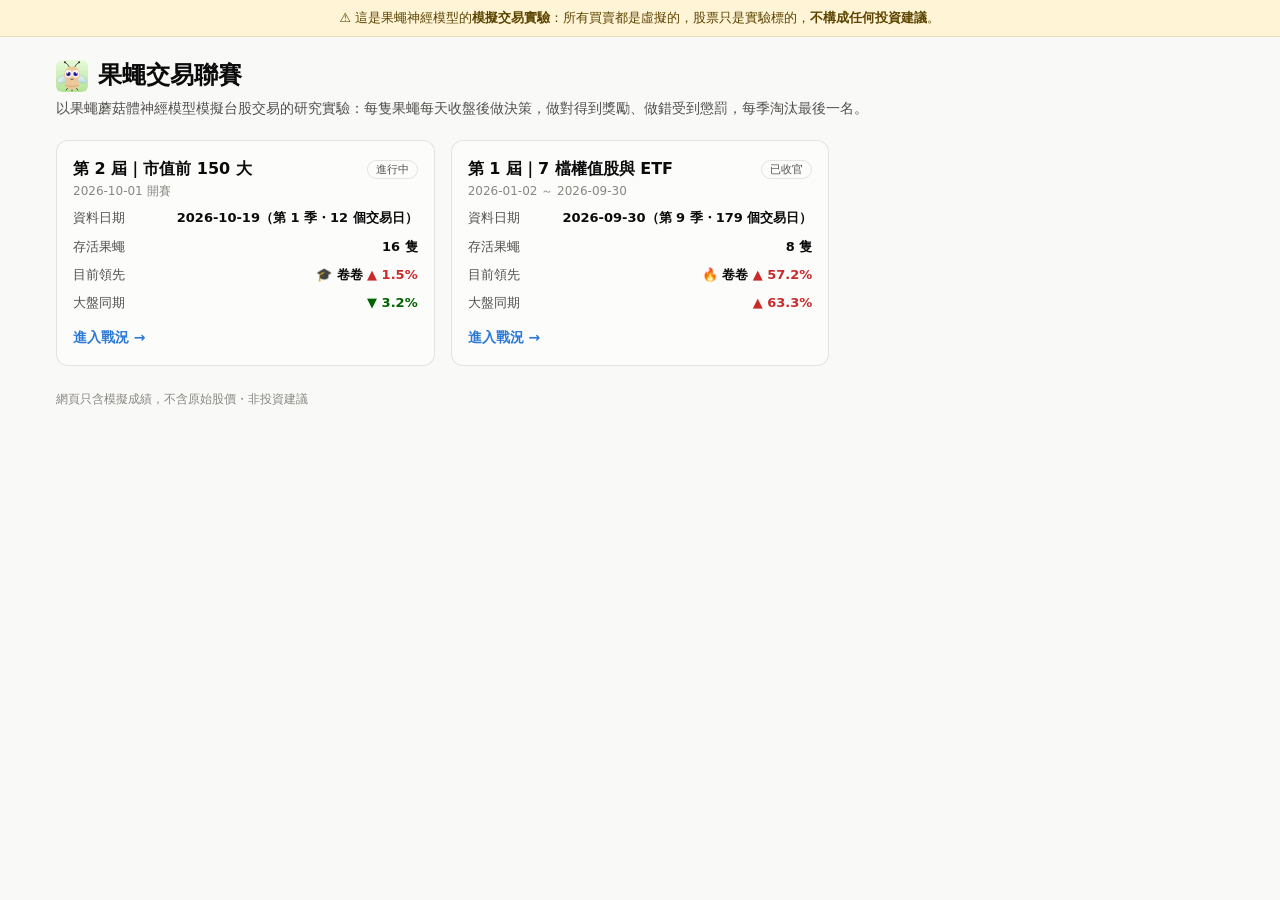
==== commit c2bbc2c5: "daily update" ====
--- a/docs/index.html
+++ b/docs/index.html
@@ -264,4 +264,4 @@
 .season .stat { display: flex; justify-content: space-between; gap: 8px; margin-top: 8px; font-size: 13px; }
 .enter { display: inline-block; margin-top: 14px; color: var(--s1); font-weight: 600; text-decoration: none; }
 .enter:hover { text-decoration: underline; }
-</style></head><body><div class="disclaimer" role="note">⚠️ 這是果蠅神經模型的<strong>模擬交易實驗</strong>：所有買賣都是虛擬的，股票只是實驗標的，<strong>不構成任何投資建議</strong>。</div><main><header class="top"><div><h1 class="brand"><img class="av" src="logo.svg" alt=""><span>果蠅交易聯賽</span></h1><p class="sub">以果蠅蘑菇體神經模型模擬台股交易的研究實驗：每隻果蠅每天收盤後做決策，做對得到獎勵、做錯受到懲罰，每季淘汰最後一名。</p></div></header><section class='seasons'><article class='card season'><div class='head'><h2>第 2 屆｜市值前 150 大</h2><span class='tag'>進行中</span></div><div class='muted small'>2026-10-01 開賽</div><div class='stat'><span class='ink2'>資料日期</span><b>2026-10-16（第 1 季・11 個交易日）</b></div><div class='stat'><span class='ink2'>存活果蠅</span><b>16 隻</b></div><div class='stat'><span class='ink2'>目前領先</span><b>🔥 卷卷 <span class='up'>▲ 1.0%</span></b></div><div class='stat'><span class='ink2'>大盤同期</span><b><span class='down'>▼ 2.6%</span></b></div><a class='enter' href='season2-top150/'>進入戰況 →</a></article><article class='card season'><div class='head'><h2>第 1 屆｜7 檔權值股與 ETF</h2><span class='tag'>已收官</span></div><div class='muted small'>2026-01-02 ～ 2026-09-30</div><div class='stat'><span class='ink2'>資料日期</span><b>2026-09-30（第 9 季・179 個交易日）</b></div><div class='stat'><span class='ink2'>存活果蠅</span><b>8 隻</b></div><div class='stat'><span class='ink2'>目前領先</span><b>🔥 卷卷 <span class='up'>▲ 57.2%</span></b></div><div class='stat'><span class='ink2'>大盤同期</span><b><span class='up'>▲ 63.3%</span></b></div><a class='enter' href='survivors-2026/'>進入戰況 →</a></article></section><footer class="muted small">網頁只含模擬成績，不含原始股價・非投資建議</footer></main></body></html>+</style></head><body><div class="disclaimer" role="note">⚠️ 這是果蠅神經模型的<strong>模擬交易實驗</strong>：所有買賣都是虛擬的，股票只是實驗標的，<strong>不構成任何投資建議</strong>。</div><main><header class="top"><div><h1 class="brand"><img class="av" src="logo.svg" alt=""><span>果蠅交易聯賽</span></h1><p class="sub">以果蠅蘑菇體神經模型模擬台股交易的研究實驗：每隻果蠅每天收盤後做決策，做對得到獎勵、做錯受到懲罰，每季淘汰最後一名。</p></div></header><section class='seasons'><article class='card season'><div class='head'><h2>第 2 屆｜市值前 150 大</h2><span class='tag'>進行中</span></div><div class='muted small'>2026-10-01 開賽</div><div class='stat'><span class='ink2'>資料日期</span><b>2026-10-19（第 1 季・12 個交易日）</b></div><div class='stat'><span class='ink2'>存活果蠅</span><b>16 隻</b></div><div class='stat'><span class='ink2'>目前領先</span><b>🎓 卷卷 <span class='up'>▲ 1.5%</span></b></div><div class='stat'><span class='ink2'>大盤同期</span><b><span class='down'>▼ 3.2%</span></b></div><a class='enter' href='season2-top150/'>進入戰況 →</a></article><article class='card season'><div class='head'><h2>第 1 屆｜7 檔權值股與 ETF</h2><span class='tag'>已收官</span></div><div class='muted small'>2026-01-02 ～ 2026-09-30</div><div class='stat'><span class='ink2'>資料日期</span><b>2026-09-30（第 9 季・179 個交易日）</b></div><div class='stat'><span class='ink2'>存活果蠅</span><b>8 隻</b></div><div class='stat'><span class='ink2'>目前領先</span><b>🔥 卷卷 <span class='up'>▲ 57.2%</span></b></div><div class='stat'><span class='ink2'>大盤同期</span><b><span class='up'>▲ 63.3%</span></b></div><a class='enter' href='survivors-2026/'>進入戰況 →</a></article></section><footer class="muted small">網頁只含模擬成績，不含原始股價・非投資建議</footer></main></body></html>
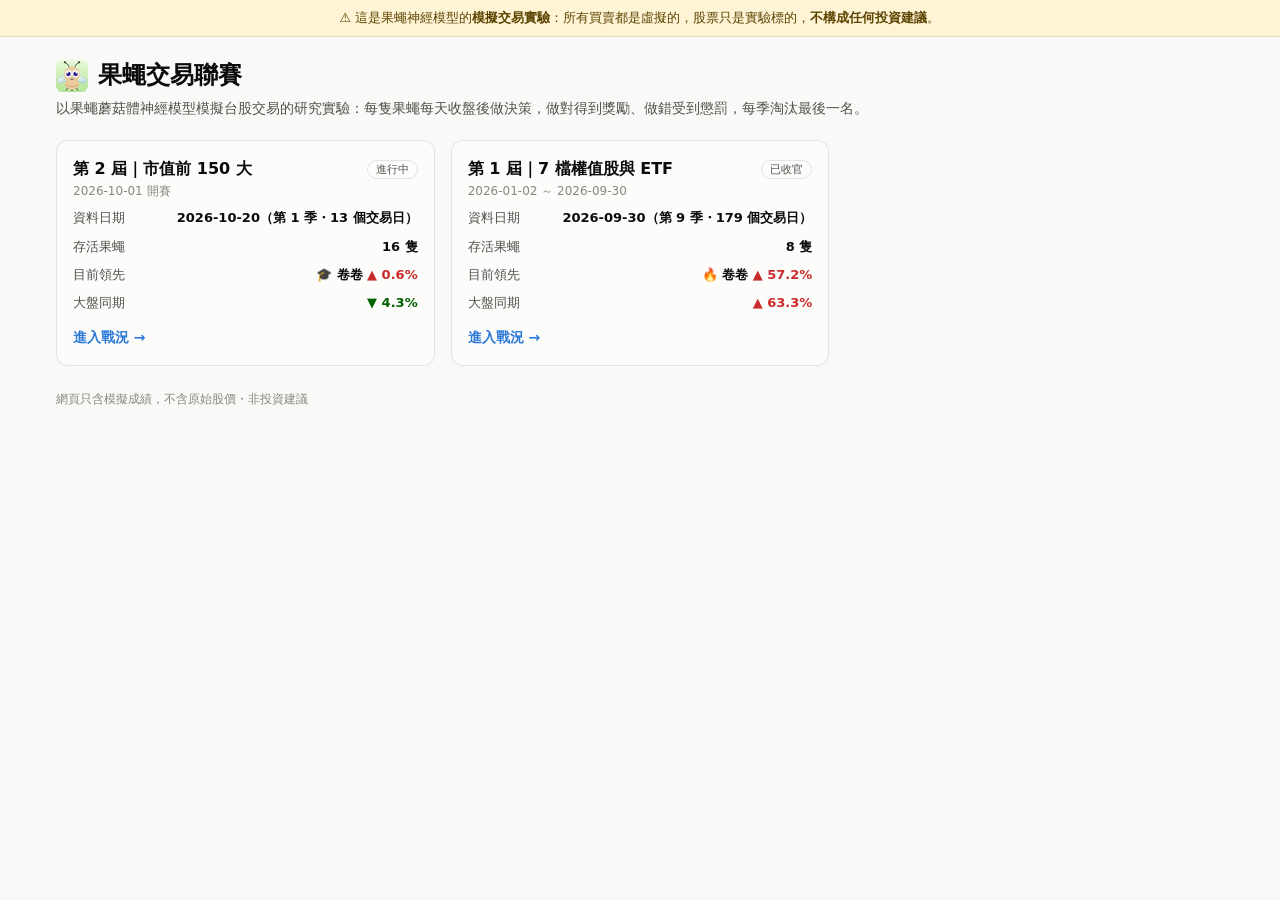
==== commit a6ec20c2: "daily update" ====
--- a/docs/index.html
+++ b/docs/index.html
@@ -264,4 +264,4 @@
 .season .stat { display: flex; justify-content: space-between; gap: 8px; margin-top: 8px; font-size: 13px; }
 .enter { display: inline-block; margin-top: 14px; color: var(--s1); font-weight: 600; text-decoration: none; }
 .enter:hover { text-decoration: underline; }
-</style></head><body><div class="disclaimer" role="note">⚠️ 這是果蠅神經模型的<strong>模擬交易實驗</strong>：所有買賣都是虛擬的，股票只是實驗標的，<strong>不構成任何投資建議</strong>。</div><main><header class="top"><div><h1 class="brand"><img class="av" src="logo.svg" alt=""><span>果蠅交易聯賽</span></h1><p class="sub">以果蠅蘑菇體神經模型模擬台股交易的研究實驗：每隻果蠅每天收盤後做決策，做對得到獎勵、做錯受到懲罰，每季淘汰最後一名。</p></div></header><section class='seasons'><article class='card season'><div class='head'><h2>第 2 屆｜市值前 150 大</h2><span class='tag'>進行中</span></div><div class='muted small'>2026-10-01 開賽</div><div class='stat'><span class='ink2'>資料日期</span><b>2026-10-19（第 1 季・12 個交易日）</b></div><div class='stat'><span class='ink2'>存活果蠅</span><b>16 隻</b></div><div class='stat'><span class='ink2'>目前領先</span><b>🎓 卷卷 <span class='up'>▲ 1.5%</span></b></div><div class='stat'><span class='ink2'>大盤同期</span><b><span class='down'>▼ 3.2%</span></b></div><a class='enter' href='season2-top150/'>進入戰況 →</a></article><article class='card season'><div class='head'><h2>第 1 屆｜7 檔權值股與 ETF</h2><span class='tag'>已收官</span></div><div class='muted small'>2026-01-02 ～ 2026-09-30</div><div class='stat'><span class='ink2'>資料日期</span><b>2026-09-30（第 9 季・179 個交易日）</b></div><div class='stat'><span class='ink2'>存活果蠅</span><b>8 隻</b></div><div class='stat'><span class='ink2'>目前領先</span><b>🔥 卷卷 <span class='up'>▲ 57.2%</span></b></div><div class='stat'><span class='ink2'>大盤同期</span><b><span class='up'>▲ 63.3%</span></b></div><a class='enter' href='survivors-2026/'>進入戰況 →</a></article></section><footer class="muted small">網頁只含模擬成績，不含原始股價・非投資建議</footer></main></body></html>+</style></head><body><div class="disclaimer" role="note">⚠️ 這是果蠅神經模型的<strong>模擬交易實驗</strong>：所有買賣都是虛擬的，股票只是實驗標的，<strong>不構成任何投資建議</strong>。</div><main><header class="top"><div><h1 class="brand"><img class="av" src="logo.svg" alt=""><span>果蠅交易聯賽</span></h1><p class="sub">以果蠅蘑菇體神經模型模擬台股交易的研究實驗：每隻果蠅每天收盤後做決策，做對得到獎勵、做錯受到懲罰，每季淘汰最後一名。</p></div></header><section class='seasons'><article class='card season'><div class='head'><h2>第 2 屆｜市值前 150 大</h2><span class='tag'>進行中</span></div><div class='muted small'>2026-10-01 開賽</div><div class='stat'><span class='ink2'>資料日期</span><b>2026-10-20（第 1 季・13 個交易日）</b></div><div class='stat'><span class='ink2'>存活果蠅</span><b>16 隻</b></div><div class='stat'><span class='ink2'>目前領先</span><b>🎓 卷卷 <span class='up'>▲ 0.6%</span></b></div><div class='stat'><span class='ink2'>大盤同期</span><b><span class='down'>▼ 4.3%</span></b></div><a class='enter' href='season2-top150/'>進入戰況 →</a></article><article class='card season'><div class='head'><h2>第 1 屆｜7 檔權值股與 ETF</h2><span class='tag'>已收官</span></div><div class='muted small'>2026-01-02 ～ 2026-09-30</div><div class='stat'><span class='ink2'>資料日期</span><b>2026-09-30（第 9 季・179 個交易日）</b></div><div class='stat'><span class='ink2'>存活果蠅</span><b>8 隻</b></div><div class='stat'><span class='ink2'>目前領先</span><b>🔥 卷卷 <span class='up'>▲ 57.2%</span></b></div><div class='stat'><span class='ink2'>大盤同期</span><b><span class='up'>▲ 63.3%</span></b></div><a class='enter' href='survivors-2026/'>進入戰況 →</a></article></section><footer class="muted small">網頁只含模擬成績，不含原始股價・非投資建議</footer></main></body></html>
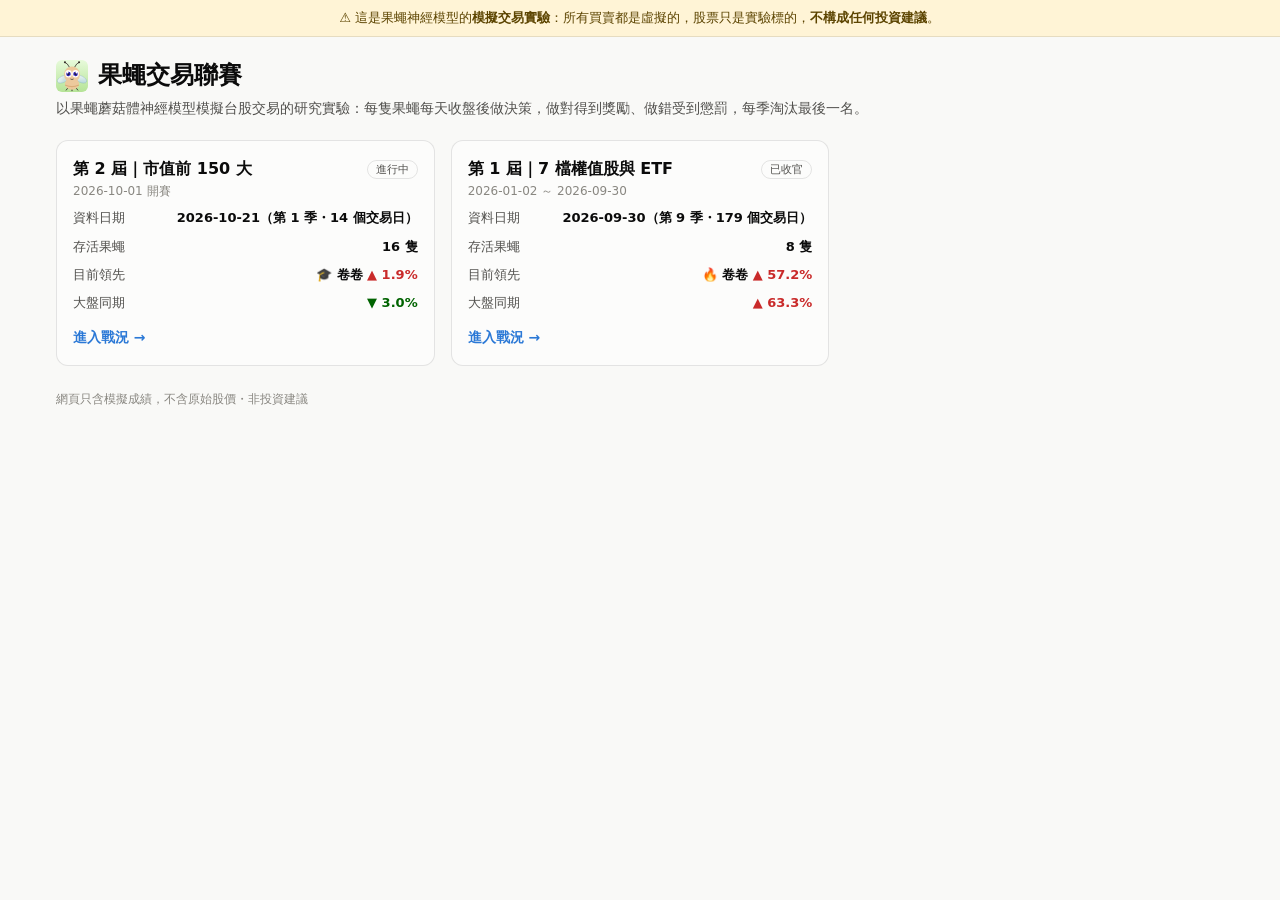
==== commit a9148064: "daily update" ====
--- a/docs/index.html
+++ b/docs/index.html
@@ -264,4 +264,4 @@
 .season .stat { display: flex; justify-content: space-between; gap: 8px; margin-top: 8px; font-size: 13px; }
 .enter { display: inline-block; margin-top: 14px; color: var(--s1); font-weight: 600; text-decoration: none; }
 .enter:hover { text-decoration: underline; }
-</style></head><body><div class="disclaimer" role="note">⚠️ 這是果蠅神經模型的<strong>模擬交易實驗</strong>：所有買賣都是虛擬的，股票只是實驗標的，<strong>不構成任何投資建議</strong>。</div><main><header class="top"><div><h1 class="brand"><img class="av" src="logo.svg" alt=""><span>果蠅交易聯賽</span></h1><p class="sub">以果蠅蘑菇體神經模型模擬台股交易的研究實驗：每隻果蠅每天收盤後做決策，做對得到獎勵、做錯受到懲罰，每季淘汰最後一名。</p></div></header><section class='seasons'><article class='card season'><div class='head'><h2>第 2 屆｜市值前 150 大</h2><span class='tag'>進行中</span></div><div class='muted small'>2026-10-01 開賽</div><div class='stat'><span class='ink2'>資料日期</span><b>2026-10-20（第 1 季・13 個交易日）</b></div><div class='stat'><span class='ink2'>存活果蠅</span><b>16 隻</b></div><div class='stat'><span class='ink2'>目前領先</span><b>🎓 卷卷 <span class='up'>▲ 0.6%</span></b></div><div class='stat'><span class='ink2'>大盤同期</span><b><span class='down'>▼ 4.3%</span></b></div><a class='enter' href='season2-top150/'>進入戰況 →</a></article><article class='card season'><div class='head'><h2>第 1 屆｜7 檔權值股與 ETF</h2><span class='tag'>已收官</span></div><div class='muted small'>2026-01-02 ～ 2026-09-30</div><div class='stat'><span class='ink2'>資料日期</span><b>2026-09-30（第 9 季・179 個交易日）</b></div><div class='stat'><span class='ink2'>存活果蠅</span><b>8 隻</b></div><div class='stat'><span class='ink2'>目前領先</span><b>🔥 卷卷 <span class='up'>▲ 57.2%</span></b></div><div class='stat'><span class='ink2'>大盤同期</span><b><span class='up'>▲ 63.3%</span></b></div><a class='enter' href='survivors-2026/'>進入戰況 →</a></article></section><footer class="muted small">網頁只含模擬成績，不含原始股價・非投資建議</footer></main></body></html>+</style></head><body><div class="disclaimer" role="note">⚠️ 這是果蠅神經模型的<strong>模擬交易實驗</strong>：所有買賣都是虛擬的，股票只是實驗標的，<strong>不構成任何投資建議</strong>。</div><main><header class="top"><div><h1 class="brand"><img class="av" src="logo.svg" alt=""><span>果蠅交易聯賽</span></h1><p class="sub">以果蠅蘑菇體神經模型模擬台股交易的研究實驗：每隻果蠅每天收盤後做決策，做對得到獎勵、做錯受到懲罰，每季淘汰最後一名。</p></div></header><section class='seasons'><article class='card season'><div class='head'><h2>第 2 屆｜市值前 150 大</h2><span class='tag'>進行中</span></div><div class='muted small'>2026-10-01 開賽</div><div class='stat'><span class='ink2'>資料日期</span><b>2026-10-21（第 1 季・14 個交易日）</b></div><div class='stat'><span class='ink2'>存活果蠅</span><b>16 隻</b></div><div class='stat'><span class='ink2'>目前領先</span><b>🎓 卷卷 <span class='up'>▲ 1.9%</span></b></div><div class='stat'><span class='ink2'>大盤同期</span><b><span class='down'>▼ 3.0%</span></b></div><a class='enter' href='season2-top150/'>進入戰況 →</a></article><article class='card season'><div class='head'><h2>第 1 屆｜7 檔權值股與 ETF</h2><span class='tag'>已收官</span></div><div class='muted small'>2026-01-02 ～ 2026-09-30</div><div class='stat'><span class='ink2'>資料日期</span><b>2026-09-30（第 9 季・179 個交易日）</b></div><div class='stat'><span class='ink2'>存活果蠅</span><b>8 隻</b></div><div class='stat'><span class='ink2'>目前領先</span><b>🔥 卷卷 <span class='up'>▲ 57.2%</span></b></div><div class='stat'><span class='ink2'>大盤同期</span><b><span class='up'>▲ 63.3%</span></b></div><a class='enter' href='survivors-2026/'>進入戰況 →</a></article></section><footer class="muted small">網頁只含模擬成績，不含原始股價・非投資建議</footer></main></body></html>
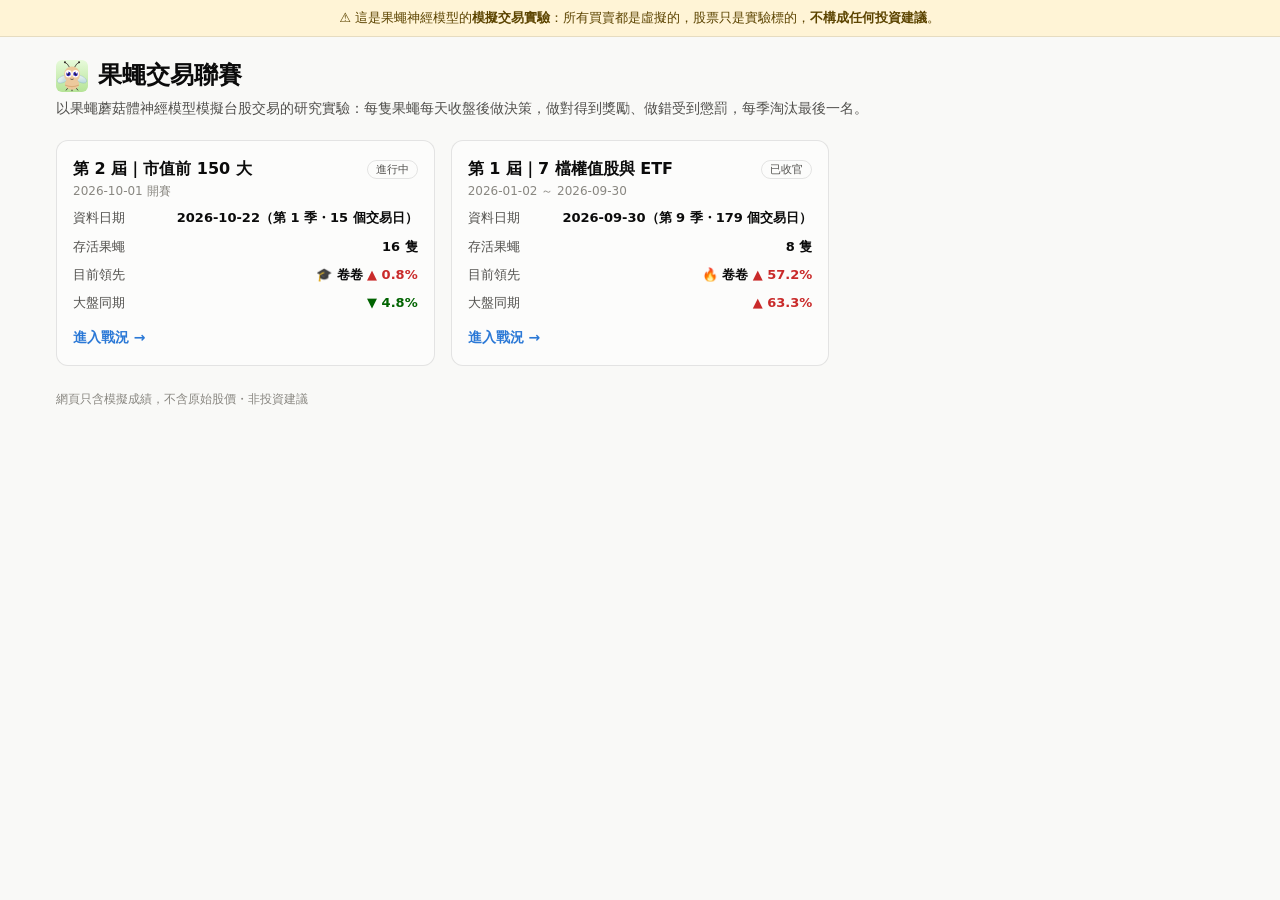
==== commit 93f04e9b: "daily update" ====
--- a/docs/index.html
+++ b/docs/index.html
@@ -264,4 +264,4 @@
 .season .stat { display: flex; justify-content: space-between; gap: 8px; margin-top: 8px; font-size: 13px; }
 .enter { display: inline-block; margin-top: 14px; color: var(--s1); font-weight: 600; text-decoration: none; }
 .enter:hover { text-decoration: underline; }
-</style></head><body><div class="disclaimer" role="note">⚠️ 這是果蠅神經模型的<strong>模擬交易實驗</strong>：所有買賣都是虛擬的，股票只是實驗標的，<strong>不構成任何投資建議</strong>。</div><main><header class="top"><div><h1 class="brand"><img class="av" src="logo.svg" alt=""><span>果蠅交易聯賽</span></h1><p class="sub">以果蠅蘑菇體神經模型模擬台股交易的研究實驗：每隻果蠅每天收盤後做決策，做對得到獎勵、做錯受到懲罰，每季淘汰最後一名。</p></div></header><section class='seasons'><article class='card season'><div class='head'><h2>第 2 屆｜市值前 150 大</h2><span class='tag'>進行中</span></div><div class='muted small'>2026-10-01 開賽</div><div class='stat'><span class='ink2'>資料日期</span><b>2026-10-21（第 1 季・14 個交易日）</b></div><div class='stat'><span class='ink2'>存活果蠅</span><b>16 隻</b></div><div class='stat'><span class='ink2'>目前領先</span><b>🎓 卷卷 <span class='up'>▲ 1.9%</span></b></div><div class='stat'><span class='ink2'>大盤同期</span><b><span class='down'>▼ 3.0%</span></b></div><a class='enter' href='season2-top150/'>進入戰況 →</a></article><article class='card season'><div class='head'><h2>第 1 屆｜7 檔權值股與 ETF</h2><span class='tag'>已收官</span></div><div class='muted small'>2026-01-02 ～ 2026-09-30</div><div class='stat'><span class='ink2'>資料日期</span><b>2026-09-30（第 9 季・179 個交易日）</b></div><div class='stat'><span class='ink2'>存活果蠅</span><b>8 隻</b></div><div class='stat'><span class='ink2'>目前領先</span><b>🔥 卷卷 <span class='up'>▲ 57.2%</span></b></div><div class='stat'><span class='ink2'>大盤同期</span><b><span class='up'>▲ 63.3%</span></b></div><a class='enter' href='survivors-2026/'>進入戰況 →</a></article></section><footer class="muted small">網頁只含模擬成績，不含原始股價・非投資建議</footer></main></body></html>+</style></head><body><div class="disclaimer" role="note">⚠️ 這是果蠅神經模型的<strong>模擬交易實驗</strong>：所有買賣都是虛擬的，股票只是實驗標的，<strong>不構成任何投資建議</strong>。</div><main><header class="top"><div><h1 class="brand"><img class="av" src="logo.svg" alt=""><span>果蠅交易聯賽</span></h1><p class="sub">以果蠅蘑菇體神經模型模擬台股交易的研究實驗：每隻果蠅每天收盤後做決策，做對得到獎勵、做錯受到懲罰，每季淘汰最後一名。</p></div></header><section class='seasons'><article class='card season'><div class='head'><h2>第 2 屆｜市值前 150 大</h2><span class='tag'>進行中</span></div><div class='muted small'>2026-10-01 開賽</div><div class='stat'><span class='ink2'>資料日期</span><b>2026-10-22（第 1 季・15 個交易日）</b></div><div class='stat'><span class='ink2'>存活果蠅</span><b>16 隻</b></div><div class='stat'><span class='ink2'>目前領先</span><b>🎓 卷卷 <span class='up'>▲ 0.8%</span></b></div><div class='stat'><span class='ink2'>大盤同期</span><b><span class='down'>▼ 4.8%</span></b></div><a class='enter' href='season2-top150/'>進入戰況 →</a></article><article class='card season'><div class='head'><h2>第 1 屆｜7 檔權值股與 ETF</h2><span class='tag'>已收官</span></div><div class='muted small'>2026-01-02 ～ 2026-09-30</div><div class='stat'><span class='ink2'>資料日期</span><b>2026-09-30（第 9 季・179 個交易日）</b></div><div class='stat'><span class='ink2'>存活果蠅</span><b>8 隻</b></div><div class='stat'><span class='ink2'>目前領先</span><b>🔥 卷卷 <span class='up'>▲ 57.2%</span></b></div><div class='stat'><span class='ink2'>大盤同期</span><b><span class='up'>▲ 63.3%</span></b></div><a class='enter' href='survivors-2026/'>進入戰況 →</a></article></section><footer class="muted small">網頁只含模擬成績，不含原始股價・非投資建議</footer></main></body></html>
